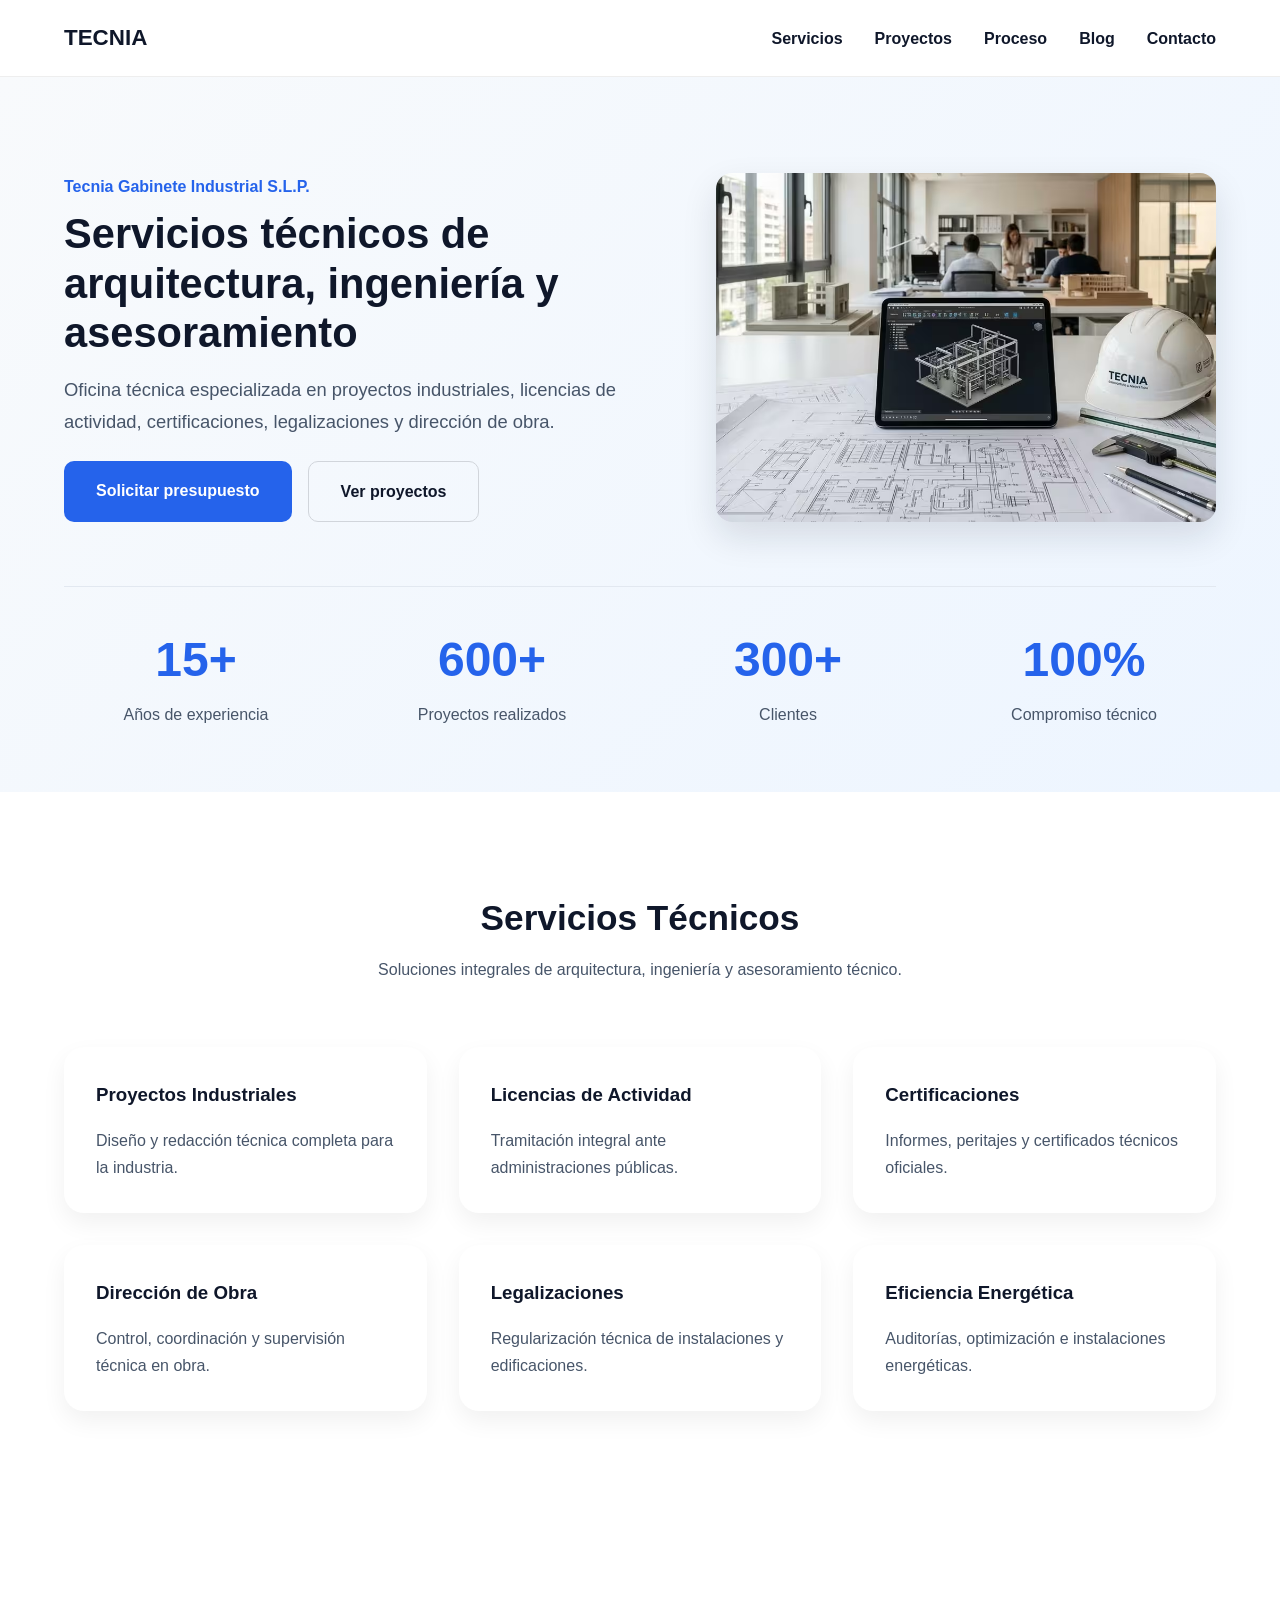
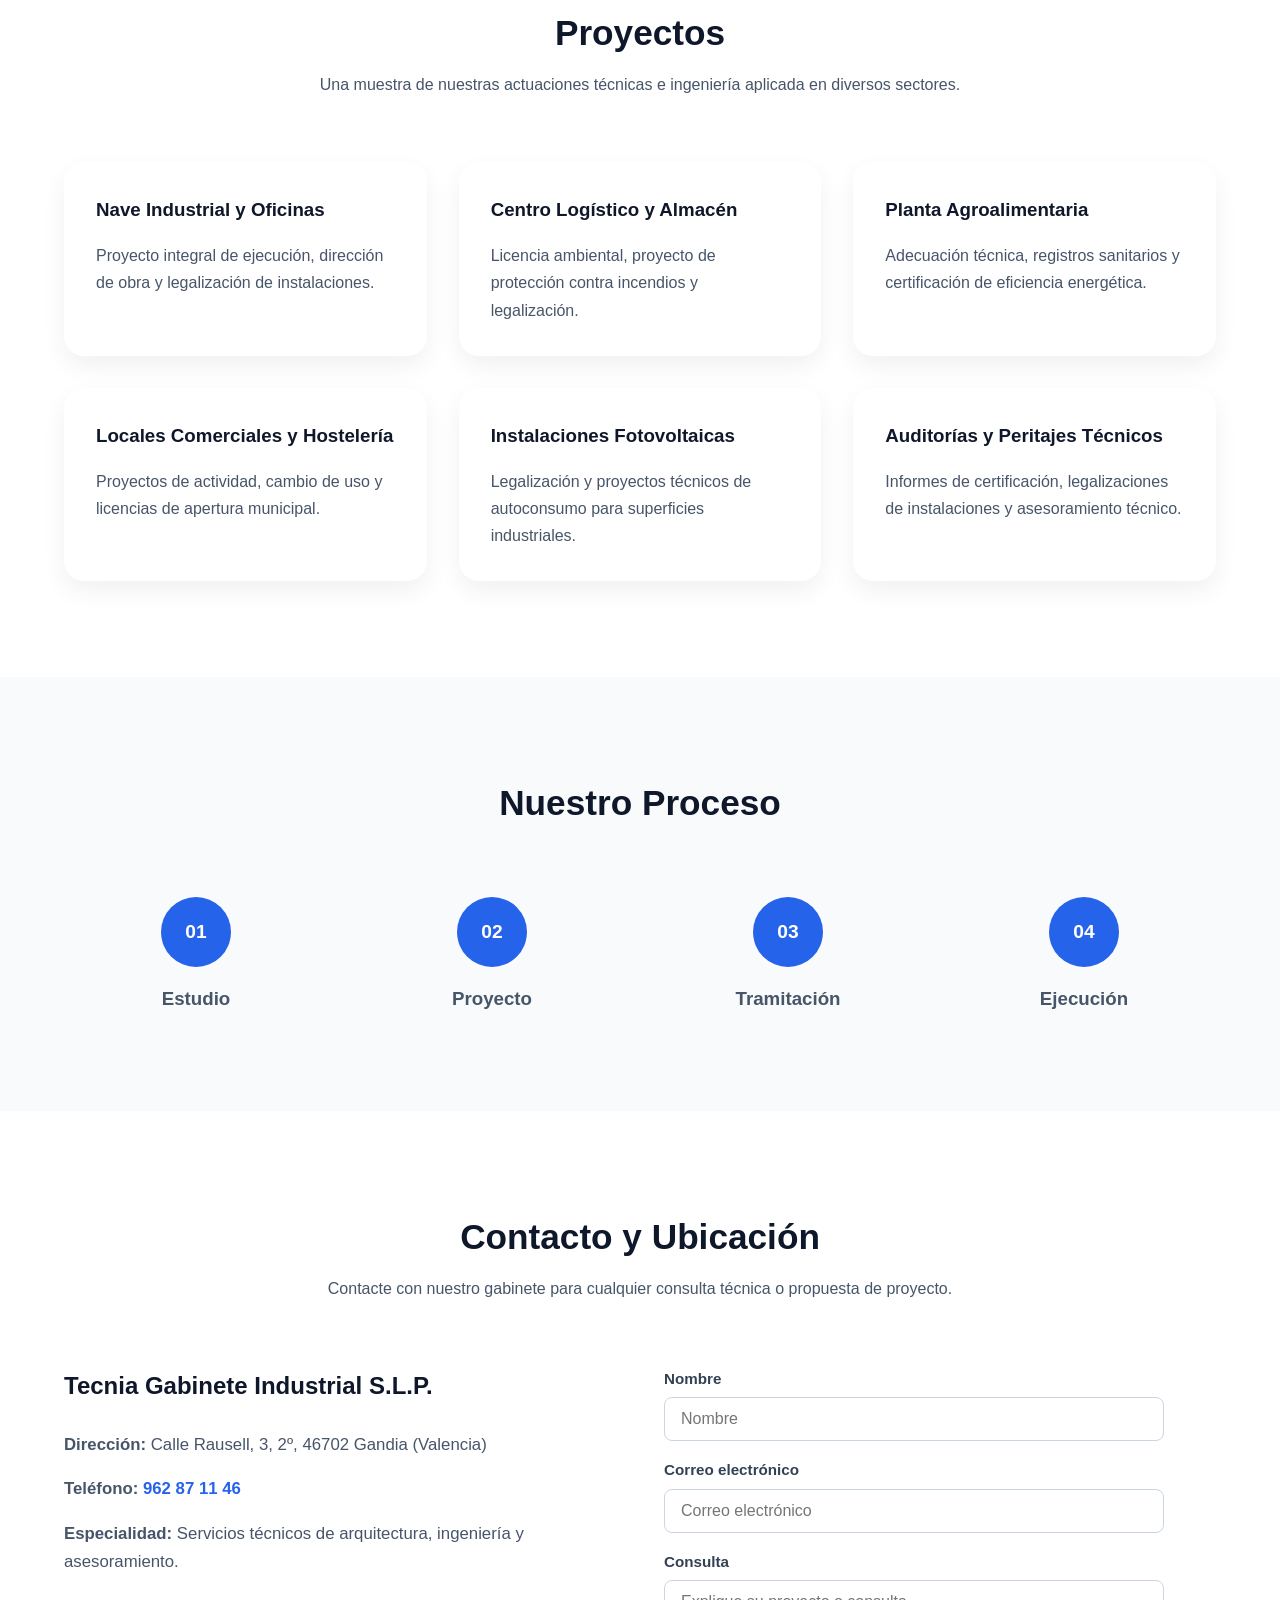
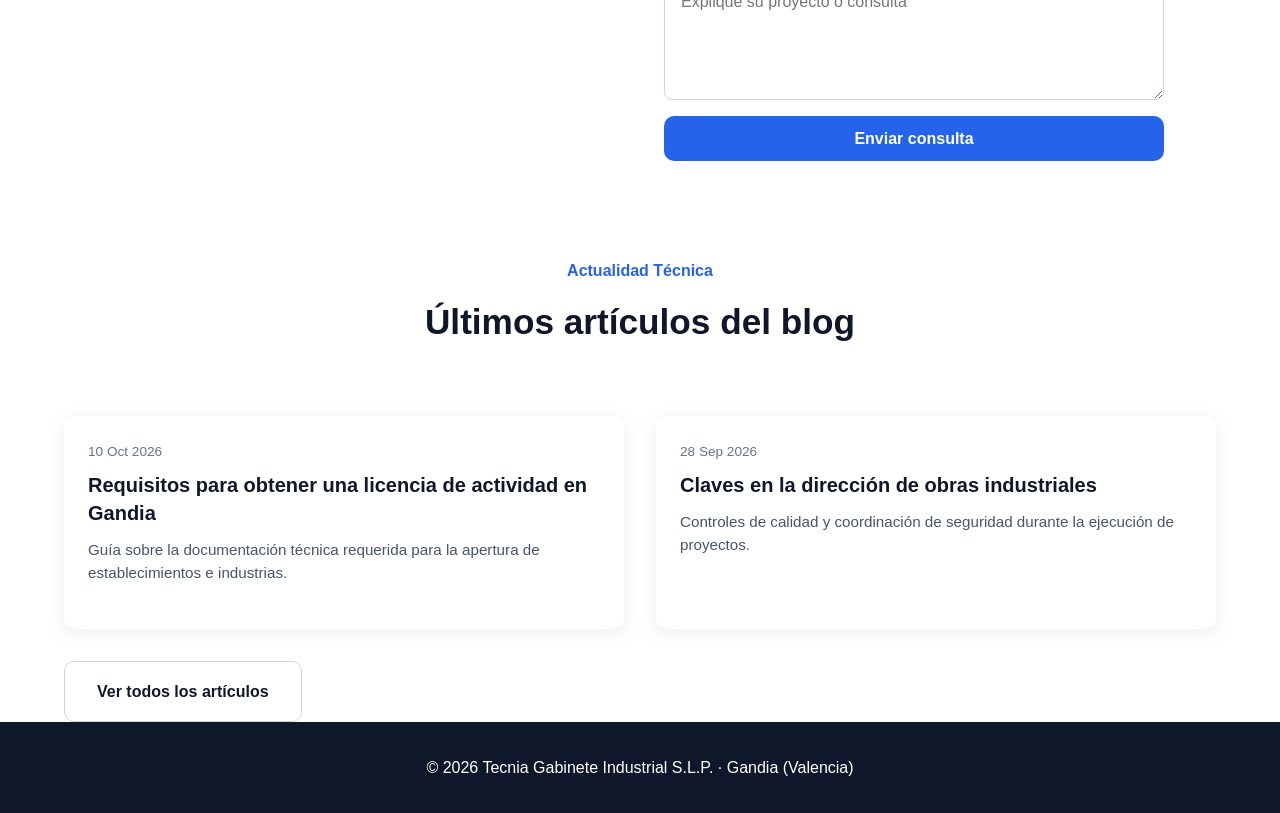
==== index.html @ c40c3912 "Initial commit: web Tecnia con blog" ====
<!DOCTYPE html>
<html lang="es">

<head>
    <meta charset="UTF-8">
    <meta name="viewport" content="width=device-width, initial-scale=1.0">

    <title>Tecnia Gabinete Industrial S.L.P. | Servicios de Arquitectura e Ingeniería</title>

    <meta name="description" content="Tecnia Gabinete Industrial S.L.P. - Servicios técnicos de arquitectura, ingeniería y asesoramiento en Gandia. Licencias, proyectos y dirección de obra.">
    <meta name="robots" content="index, follow">

    <link rel="canonical" href="https://www.tudominio.com/">

    <link rel="stylesheet" href="css/style.css">
</head>

<body>

<header class="header">
    <div class="container">
        
        <!-- Nombre comercial/Logo -->
        <a href="#" class="logo">TECNIA</a>

        <button class="menu-toggle" aria-label="Abrir menú">
            ☰
        </button>

        <nav class="nav">
            <ul>
                <li><a href="#servicios">Servicios</a></li>
                <li><a href="#proyectos">Proyectos</a></li>
                <li><a href="#proceso">Proceso</a></li>
                <li><a href="blog/index.html">Blog</a></li>
                <li><a href="#contacto">Contacto</a></li>
            </ul>
        </nav>

    </div>
</header>

<main>

<section class="hero">
    <div class="container hero-container">

        <div class="hero-content">
            <p class="hero-label">
                Tecnia Gabinete Industrial S.L.P.
            </p>

            <h1>
                Servicios técnicos de arquitectura, ingeniería y asesoramiento
            </h1>

            <p class="hero-text">
                Oficina técnica especializada en proyectos industriales, licencias de actividad, certificaciones, legalizaciones y dirección de obra.
            </p>

            <div class="hero-buttons">
                <a href="#contacto" class="btn btn-primary">
                    Solicitar presupuesto
                </a>

                <a href="#proyectos" class="btn btn-secondary">
                    Ver proyectos
                </a>
            </div>
        </div>

        <div class="hero-image">
            <picture>
                <!-- Dispositivos móviles (hasta 640px ancho) -->
                <source media="(max-width: 640px)" srcset="img/hero-mobile.avif" type="image/avif">
                
                <!-- Tablets y pantallas medianas (hasta 1024px ancho) -->
                <source media="(max-width: 1024px)" srcset="img/hero-tablet.avif" type="image/avif">
                
                <!-- Ordenadores / Desktop (por defecto) -->
                <img 
                    src="img/hero-desktop.avif" 
                    alt="Oficina técnica Tecnia Gabinete Industrial S.L.P. en Gandia" 
                    width="1200" 
                    height="675"
                    loading="eager">
            </picture>
        </div>

    </div>

    <div class="container">
        <div class="stats-grid">
            <article>
                <h2>15+</h2>
                <p>Años de experiencia</p>
            </article>

            <article>
                <h2>600+</h2>
                <p>Proyectos realizados</p>
            </article>

            <article>
                <h2>300+</h2>
                <p>Clientes</p>
            </article>

            <article>
                <h2>100%</h2>
                <p>Compromiso técnico</p>
            </article>
        </div>
    </div>
</section>

<section id="servicios" class="services">
    <div class="container">

        <header class="section-header">
            <h2>Servicios Técnicos</h2>
            <p>Soluciones integrales de arquitectura, ingeniería y asesoramiento técnico.</p>
        </header>

        <div class="grid">
            <article class="card">
                <h3>Proyectos Industriales</h3>
                <p>Diseño y redacción técnica completa para la industria.</p>
            </article>

            <article class="card">
                <h3>Licencias de Actividad</h3>
                <p>Tramitación integral ante administraciones públicas.</p>
            </article>

            <article class="card">
                <h3>Certificaciones</h3>
                <p>Informes, peritajes y certificados técnicos oficiales.</p>
            </article>

            <article class="card">
                <h3>Dirección de Obra</h3>
                <p>Control, coordinación y supervisión técnica en obra.</p>
            </article>

            <article class="card">
                <h3>Legalizaciones</h3>
                <p>Regularización técnica de instalaciones y edificaciones.</p>
            </article>

            <article class="card">
                <h3>Eficiencia Energética</h3>
                <p>Auditorías, optimización e instalaciones energéticas.</p>
            </article>
        </div>

    </div>
</section>

<section id="proyectos" class="projects">
    <div class="container">

        <header class="section-header">
            <h2>Proyectos</h2>
            <p>Una muestra de nuestras actuaciones técnicas e ingeniería aplicada en diversos sectores.</p>
        </header>

        <div class="grid">
            <article class="card">
                <h3>Nave Industrial y Oficinas</h3>
                <p>Proyecto integral de ejecución, dirección de obra y legalización de instalaciones.</p>
            </article>

            <article class="card">
                <h3>Centro Logístico y Almacén</h3>
                <p>Licencia ambiental, proyecto de protección contra incendios y legalización.</p>
            </article>

            <article class="card">
                <h3>Planta Agroalimentaria</h3>
                <p>Adecuación técnica, registros sanitarios y certificación de eficiencia energética.</p>
            </article>

            <article class="card">
                <h3>Locales Comerciales y Hostelería</h3>
                <p>Proyectos de actividad, cambio de uso y licencias de apertura municipal.</p>
            </article>

            <article class="card">
                <h3>Instalaciones Fotovoltaicas</h3>
                <p>Legalización y proyectos técnicos de autoconsumo para superficies industriales.</p>
            </article>

            <article class="card">
                <h3>Auditorías y Peritajes Técnicos</h3>
                <p>Informes de certificación, legalizaciones de instalaciones y asesoramiento técnico.</p>
            </article>
        </div>

    </div>
</section>

<section id="proceso" class="process">
    <div class="container">

        <header class="section-header">
            <h2>Nuestro Proceso</h2>
        </header>

        <div class="steps">
            <article>
                <span>01</span>
                <h3>Estudio</h3>
            </article>

            <article>
                <span>02</span>
                <h3>Proyecto</h3>
            </article>

            <article>
                <span>03</span>
                <h3>Tramitación</h3>
            </article>

            <article>
                <span>04</span>
                <h3>Ejecución</h3>
            </article>
        </div>

    </div>
</section>

<section id="contacto" class="contact">
    <div class="container">

        <header class="section-header">
            <h2>Contacto y Ubicación</h2>
            <p>Contacte con nuestro gabinete para cualquier consulta técnica o propuesta de proyecto.</p>
        </header>

        <div class="contact-layout">
            <div class="contact-info">
                <h3>Tecnia Gabinete Industrial S.L.P.</h3>
                <p><strong>Dirección:</strong> Calle Rausell, 3, 2º, 46702 Gandia (Valencia)</p>
                <p><strong>Teléfono:</strong> <a href="tel:962871146">962 87 11 46</a></p>
                <p><strong>Especialidad:</strong> Servicios técnicos de arquitectura, ingeniería y asesoramiento.</p>
            </div>

          <form id="sib-form" method="POST" action="https://36e2d2b1.sibforms.com/serve/[base64]" class="contact-form">

    <div class="form-group">
        <label for="NOMBRE">Nombre</label>
        <input type="text" id="NOMBRE" name="NOMBRE" placeholder="Nombre" maxlength="200" autocomplete="name" required>
    </div>

    <div class="form-group">
        <label for="EMAIL">Correo electrónico</label>
        <input type="email" id="EMAIL" name="EMAIL" placeholder="Correo electrónico" autocomplete="email" required>
    </div>

    <div class="form-group">
        <label for="MENSAJE">Consulta</label>
        <textarea id="MENSAJE" name="MENSAJE" placeholder="Explique su proyecto o consulta" rows="4" maxlength="500" required></textarea>
    </div>

    <!-- Campos ocultos de seguridad de Brevo -->
    <input type="text" name="email_address_check" value="" style="display:none;" aria-hidden="true">
    <input type="hidden" name="locale" value="es">
    <input type="hidden" name="html_type" value="simple">

    <button type="submit" class="btn btn-primary">
        Enviar consulta
    </button>
</form>
        </div>

    </div>
</section>

</main>
<!-- SECCIÓN BLOG EN LA PÁGINA PRINCIPAL -->
<section class="home-blog">
    <div class="container">
        <div class="section-header">
            <p class="hero-label">Actualidad Técnica</p>
            <h2>Últimos artículos del blog</h2>
        </div>
        
        <div class="blog-grid">
            <article class="blog-card">
                <div class="blog-card-content">
                    <span class="blog-date">10 Oct 2026</span>
                    <h3><a href="blog/licencias-actividad-gandia.html">Requisitos para obtener una licencia de actividad en Gandia</a></h3>
                    <p>Guía sobre la documentación técnica requerida para la apertura de establecimientos e industrias.</p>
                </div>
            </article>

            <article class="blog-card">
                <div class="blog-card-content">
                    <span class="blog-date">28 Sep 2026</span>
                    <h3><a href="blog/direccion-obra-industrial.html">Claves en la dirección de obras industriales</a></h3>
                    <p>Controles de calidad y coordinación de seguridad durante la ejecución de proyectos.</p>
                </div>
            </article>
        </div>

        <div class="text-center" style="margin-top: 2rem;">
            <a href="blog/index.html" class="btn btn-secondary">Ver todos los artículos</a>
        </div>
    </div>
</section>

<footer>
    <div class="container">
        <p>© 2026 Tecnia Gabinete Industrial S.L.P. · Gandia (Valencia)</p>
    </div>
</footer>

<script src="js/script.js" defer></script>

</body>
</html>
---- css/style.css ----
:root{
    --primary:#0f172a;
    --secondary:#1e293b;
    --accent:#2563eb;
    --light:#f8fafc;
    --text:#475569;
}

*{
    margin:0;
    padding:0;
    box-sizing:border-box;
}

html{
    scroll-behavior:smooth;
}

body{
    font-family:Inter, Arial, sans-serif;
    color:var(--text);
    line-height:1.7;
    background-color:#fff;
}

.container{
    width:min(1200px,90%);
    margin:auto;
}

/* --- HEADER & NAVEGACIÓN --- */
.header{
    position:sticky;
    top:0;
    background:#fff;
    z-index:100;
    border-bottom:1px solid #eee;
}

.header .container{
    display:flex;
    justify-content:space-between;
    align-items:center;
    padding:1.2rem 0;
}

.logo{
    text-decoration:none;
    color:var(--primary);
    font-weight:700;
    font-size:1.4rem;
}

.nav ul{
    list-style:none;
    display:flex;
    gap:2rem;
}

.nav a{
    text-decoration:none;
    color:var(--primary);
    font-weight:600;
    transition:color 0.2s;
}

.nav a:hover,
.nav a.active{
    color:var(--accent);
}

/* --- SECCIÓN HERO (HOME) --- */
.hero {
    padding: 6rem 0 4rem;
    background: linear-gradient(135deg, #f8fafc, #edf5ff);
}

.hero-container {
    display: grid;
    grid-template-columns: 1.1fr 0.9fr;
    gap: 2.5rem;
    align-items: stretch; /* Iguala la altura de la columna de texto y la de la imagen */
    margin-bottom: 4rem;
}

.hero-content {
    display: flex;
    flex-direction: column;
    justify-content: space-between;
    max-width: 100%;
    margin-bottom: 0;
}

.hero-label {
    color: var(--accent);
    font-weight: 600;
    margin-bottom: 0.5rem;
}

.hero h1 {
    font-size: 2.6rem;
    line-height: 1.2;
    color: var(--primary);
    margin-bottom: 1rem;
}

.hero-text {
    font-size: 1.15rem;
    margin-bottom: 1.5rem;
}

.hero-buttons {
    display: flex;
    gap: 1rem;
}

.hero-image {
    width: 100%;
    height: 100%;
    display: flex;
}

.hero-image picture {
    width: 100%;
    height: 100%;
    display: block;
}

.hero-image img {
    width: 100%;
    height: 100%;
    display: block;
    border-radius: 16px;
    box-shadow: 0 15px 35px rgba(15, 23, 42, 0.12);
    object-fit: cover;
}

/* BOTONES GLOBALES */
.btn{
    display:inline-block;
    padding:1rem 2rem;
    border-radius:10px;
    text-decoration:none;
    font-weight:600;
    font-size:1rem;
    cursor:pointer;
    border:none;
    text-align:center;
}

.btn-primary{
    background:var(--accent);
    color:white;
}

.btn-secondary{
    border:1px solid #d1d5db;
    color:var(--primary);
    background:transparent;
}

/* ESTADÍSTICAS */
.stats-grid{
    display:grid;
    grid-template-columns:repeat(4,1fr);
    text-align:center;
    gap:2rem;
    padding-top:2rem;
    border-top:1px solid #e2e8f0;
}

.stats-grid h2{
    color:var(--accent);
    font-size:3rem;
}

/* SECCIONES GENERALES */
.services,
.projects,
.process,
.contact{
    padding:6rem 0;
}

.section-header{
    text-align:center;
    margin-bottom:4rem;
}

.section-header h2{
    color:var(--primary);
    font-size:2.2rem;
    margin-bottom:0.5rem;
}

.grid{
    display:grid;
    grid-template-columns:repeat(auto-fit, minmax(280px, 1fr));
    gap:2rem;
}

.card{
    background:white;
    padding:2rem;
    border-radius:20px;
    box-shadow:0 10px 25px rgba(0,0,0,.06);
}

.card h3{
    margin-bottom:1rem;
    color:var(--primary);
}

.process{
    background:#f8fafc;
}

.steps{
    display:grid;
    grid-template-columns:repeat(4,1fr);
    gap:2rem;
    text-align:center;
}

.steps span{
    width:70px;
    height:70px;
    display:inline-flex;
    align-items:center;
    justify-content:center;
    background:var(--accent);
    color:white;
    border-radius:50%;
    margin-bottom:1rem;
    font-weight:bold;
    font-size:1.2rem;
}

/* SECCIÓN CONTACTO */
.contact-layout {
    display: grid;
    grid-template-columns: 1fr 1fr;
    gap: 3rem;
    align-items: start;
}

.contact-info h3 {
    color: var(--primary);
    font-size: 1.5rem;
    margin-bottom: 1.5rem;
}

.contact-info p {
    margin-bottom: 1rem;
    font-size: 1.05rem;
}

.contact-info a {
    color: var(--accent);
    text-decoration: none;
    font-weight: 600;
}

.contact form{
    display:flex;
    flex-direction:column;
    gap:1rem;
}

input,
textarea{
    padding:1rem;
    border:1px solid #ddd;
    border-radius:10px;
    font-family:inherit;
    font-size:1rem;
}

textarea{
    min-height:180px;
    resize:vertical;
}

footer{
    background:var(--primary);
    color:white;
    text-align:center;
    padding:2rem;
}

.menu-toggle{
    display:none;
}

/* --- ESTILOS DEL BLOG --- */
.page-header {
    padding: 6rem 0 4rem; /* Mismo padding que el hero principal para alinear la cabecera */
    background: linear-gradient(135deg, #f8fafc, #edf5ff);
    text-align: center;
}

.blog-grid-section {
    padding: 4rem 0;
}

.blog-grid {
    display: grid;
    grid-template-columns: repeat(auto-fit, minmax(300px, 1fr));
    gap: 2rem;
}

.blog-card {
    background: #ffffff;
    border-radius: 12px;
    overflow: hidden;
    box-shadow: 0 4px 20px rgba(15, 23, 42, 0.08);
    transition: transform 0.3s ease, box-shadow 0.3s ease;
    display: flex;
    flex-direction: column;
}

.blog-card:hover {
    transform: translateY(-5px);
    box-shadow: 0 10px 25px rgba(15, 23, 42, 0.12);
}

.blog-card-image img {
    width: 100%;
    height: 200px;
    object-fit: cover;
}

.blog-card-content {
    padding: 1.5rem;
    display: flex;
    flex-direction: column;
    flex-grow: 1;
}

.blog-date {
    font-size: 0.85rem;
    color: #64748b;
    margin-bottom: 0.5rem;
}

.blog-card h2, .blog-card h3 {
    font-size: 1.25rem;
    line-height: 1.4;
    margin-bottom: 0.75rem;
}

.blog-card h2 a, .blog-card h3 a {
    color: var(--primary);
    text-decoration: none;
}

.blog-card h2 a:hover, .blog-card h3 a:hover {
    color: var(--accent);
}

.blog-card p {
    color: #475569;
    font-size: 0.95rem;
    line-height: 1.5;
    margin-bottom: 1.25rem;
    flex-grow: 1;
}

.read-more {
    color: var(--accent);
    font-weight: 600;
    text-decoration: none;
}

.read-more:hover {
    text-decoration: underline;
}

/* --- MEDIA QUERIES (RESPONSIVE) --- */
@media (max-width: 992px) {
    .hero-container {
        grid-template-columns: 1fr;
        gap: 2.5rem;
        align-items: start;
    }

    .hero-content {
        text-align: center;
        justify-content: start;
    }

    .hero-buttons {
        justify-content: center;
    }

    .hero-image img {
        height: auto;
    }
}

@media (max-width: 768px) {
    .hero h1 {
        font-size: 2.3rem;
    }

    .stats-grid,
    .steps {
        grid-template-columns: repeat(2, 1fr);
    }

    .contact-layout {
        grid-template-columns: 1fr;
        gap: 2rem;
    }

    .header .container {
        position: relative;
    }

    .nav {
        display: none;
        position: absolute;
        top: 100%;
        left: 0;
        right: 0;
        background: #fff;
        padding: 1.5rem;
        box-shadow: 0 10px 20px rgba(0,0,0,0.1);
    }

    .nav.active {
        display: block;
    }

    .nav ul {
        flex-direction: column;
        gap: 1rem;
    }

    .menu-toggle {
        display: block;
        border: none;
        background: none;
        font-size: 2rem;
        cursor: pointer;
        color: var(--primary);
    }

    .hero-buttons {
        flex-direction: column;
    }
}

@media (max-width: 640px) {
    .hero-image img {
        border-radius: 12px;
    }
}

@media (max-width: 480px) {
    .stats-grid,
    .steps {
        grid-template-columns: 1fr;
    }
}
/* Corrección de maquetación para el formulario de contacto */
.contact-form {
  display: flex;
  flex-direction: column;
  gap: 1.25rem;
  width: 100%;
  max-width: 500px;
}

.contact-form .form-group {
  display: flex;
  flex-direction: column;
  align-items: flex-start;
  gap: 0.35rem;
  width: 100%;
}

.contact-form label {
  font-weight: 600;
  font-size: 0.95rem;
  color: #334155;
}

.contact-form input[type="text"],
.contact-form input[type="email"],
.contact-form textarea {
  width: 100%;
  padding: 0.75rem 1rem;
  border: 1px solid #cbd5e1;
  border-radius: 0.5rem;
  font-family: inherit;
  font-size: 1rem;
  box-sizing: border-box;
}

.contact-form input:focus,
.contact-form textarea:focus {
  outline: none;
  border-color: #2563eb;
  box-shadow: 0 0 0 3px rgba(37, 99, 235, 0.15);
}

.contact-form textarea {
  resize: vertical;
  min-height: 120px;
}

.contact-form .btn {
  width: 100%;
  padding: 0.85rem;
  font-weight: 600;
  cursor: pointer;
}
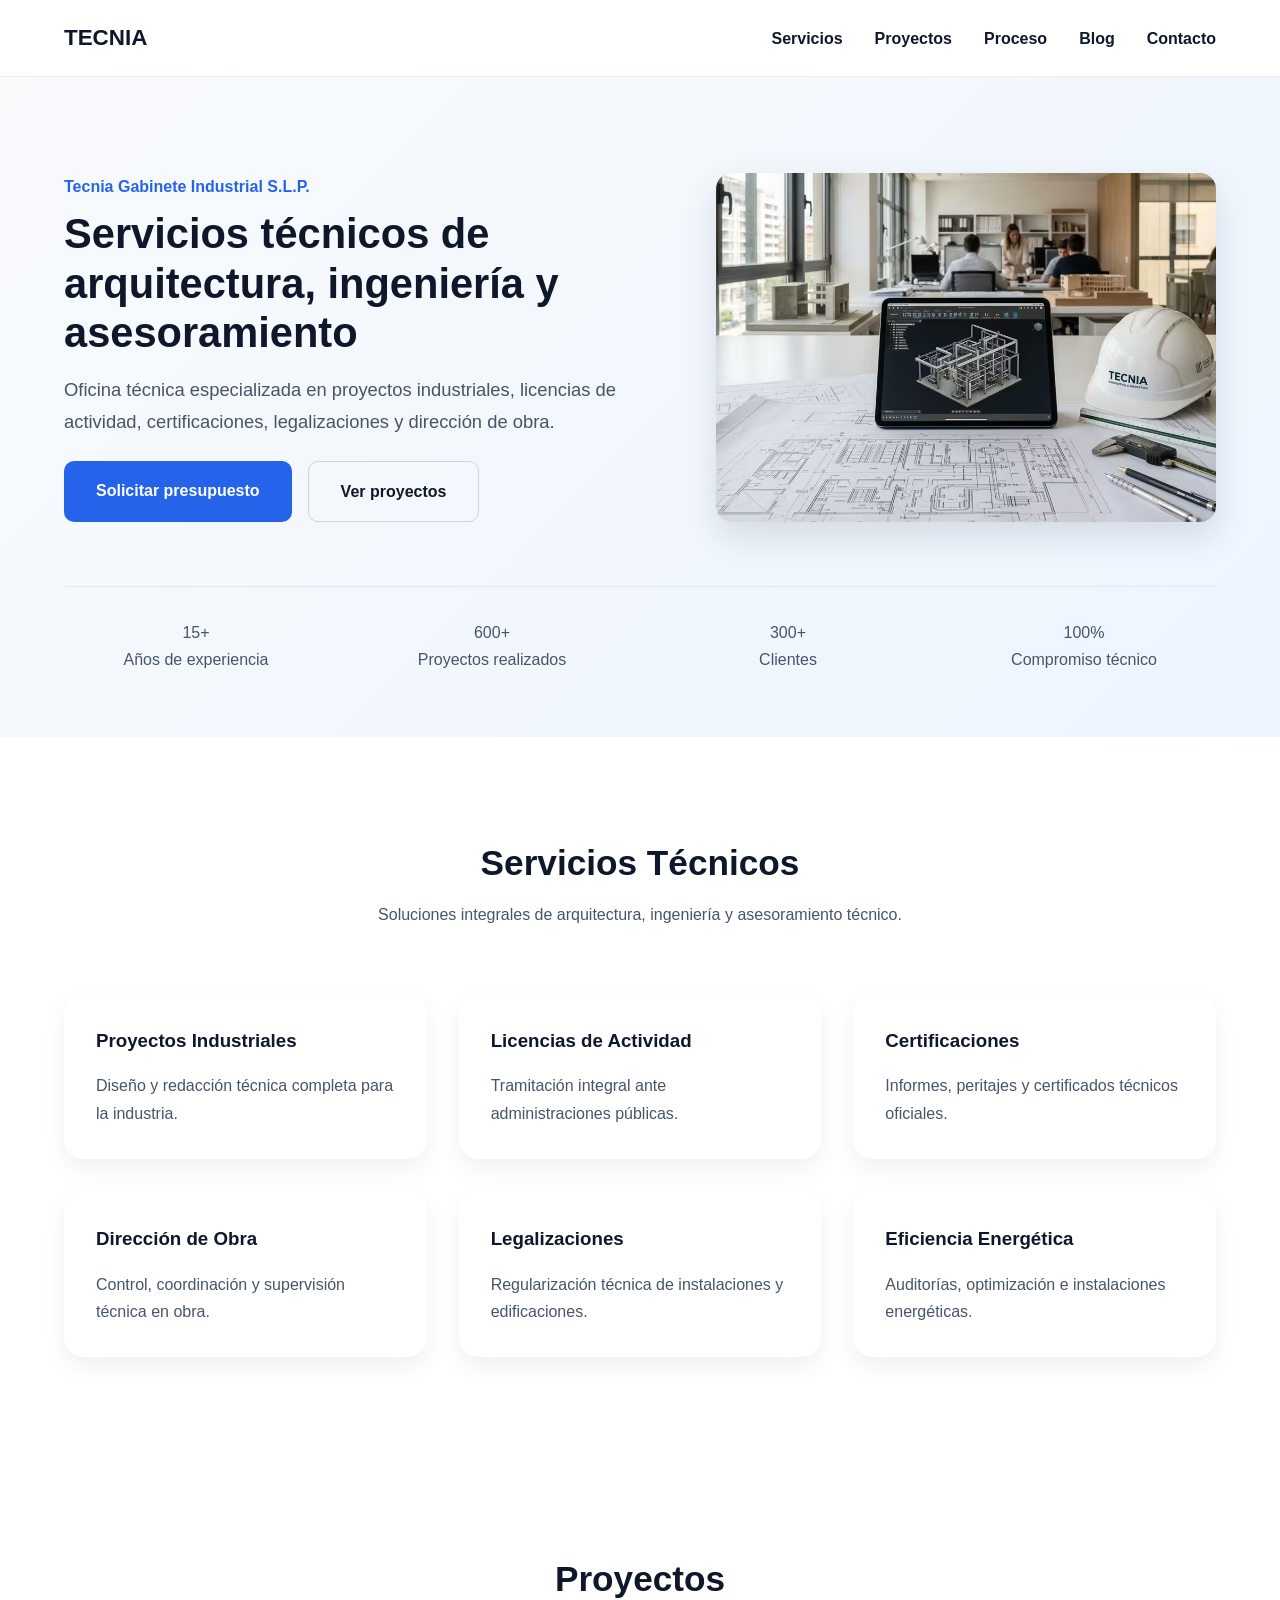
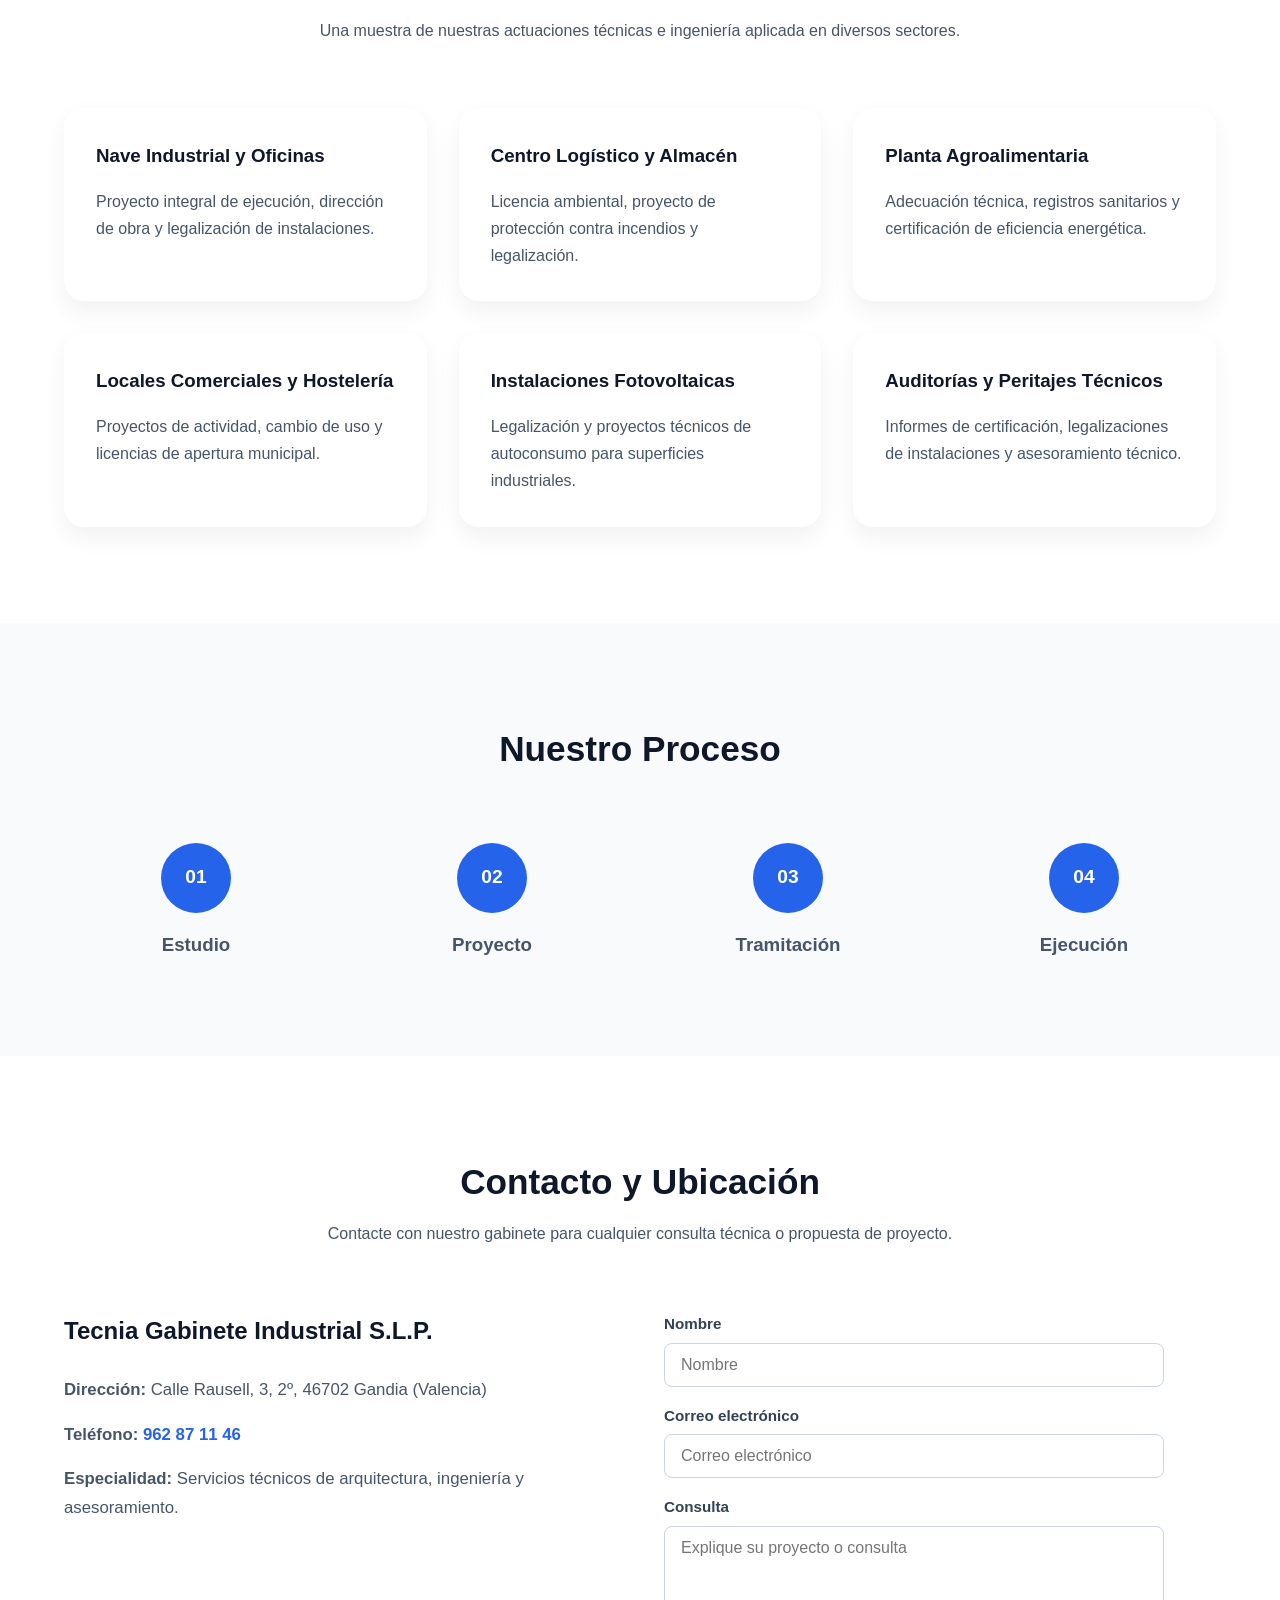
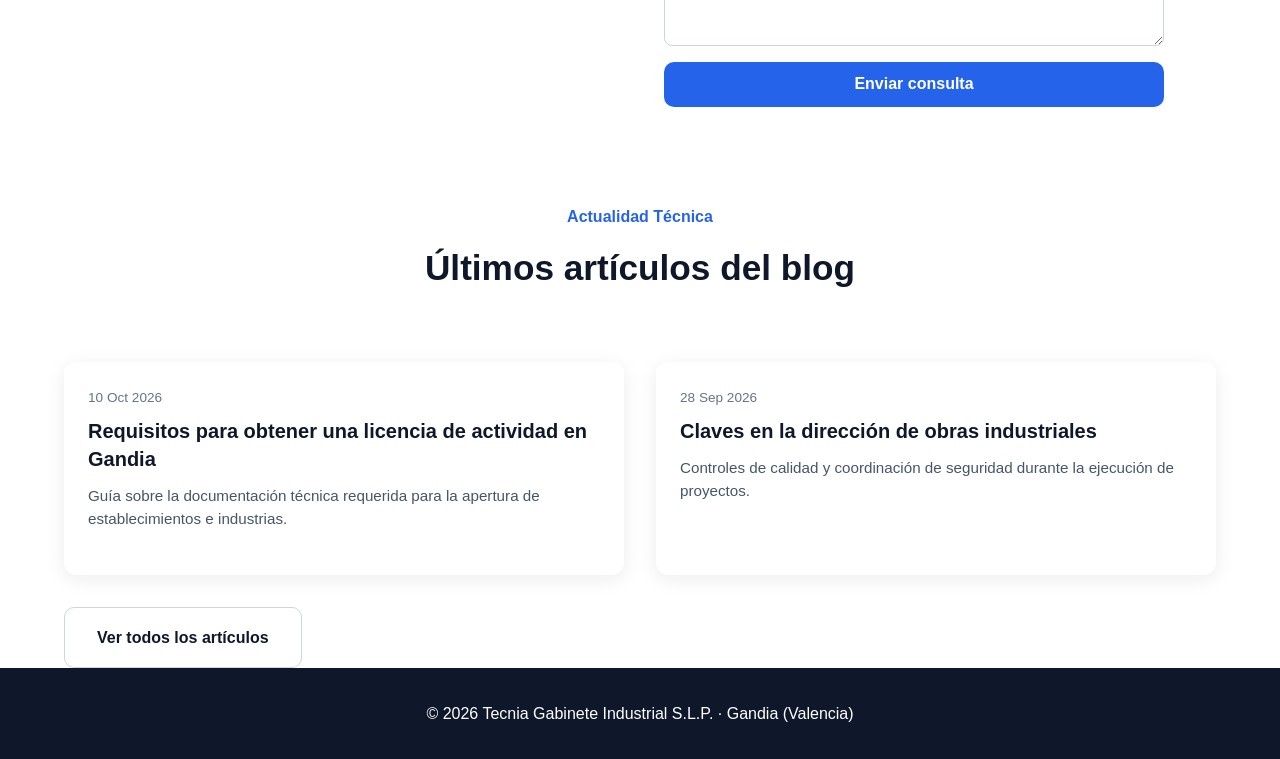
==== commit 98c5396c: "Actualizacion de la web y sitemap" ====
--- a/index.html
+++ b/index.html
@@ -7,12 +7,62 @@
 
     <title>Tecnia Gabinete Industrial S.L.P. | Servicios de Arquitectura e Ingeniería</title>
 
-    <meta name="description" content="Tecnia Gabinete Industrial S.L.P. - Servicios técnicos de arquitectura, ingeniería y asesoramiento en Gandia. Licencias, proyectos y dirección de obra.">
+        <meta name="description" content="Tecnia Gabinete Industrial S.L.P. - Servicios técnicos de arquitectura, ingeniería y asesoramiento en Gandia. Especialistas en licencias de actividad, proyectos industriales y dirección de obra.">
     <meta name="robots" content="index, follow">
 
-    <link rel="canonical" href="https://www.tudominio.com/">
+    <!-- Open Graph / Social Media -->
+    <meta property="og:type" content="website">
+    <meta property="og:title" content="Tecnia Gabinete Industrial S.L.P. | Ingeniería y Arquitectura en Gandia">
+    <meta property="og:description" content="Oficina técnica especializada en proyectos industriales y licencias de actividad en La Safor.">
+    <meta property="og:image" content="https://www.tecnia.es/img/hero-desktop.avif">
+    <meta property="og:url" content="https://www.tecnia.es/">
+
+    <link rel="canonical" href="https://www.tecnia.es/">
 
     <link rel="stylesheet" href="css/style.css">
+
+    <!-- Schema.org ProfessionalService -->
+    <script type="application/ld+json">
+    {
+      "@context": "https://schema.org",
+      "@type": "ProfessionalService",
+      "name": "Tecnia Gabinete Industrial S.L.P.",
+      "image": "https://www.tecnia.es/img/hero-desktop.avif",
+      "@id": "https://www.tecnia.es",
+      "url": "https://www.tecnia.es",
+      "telephone": "+34962871146",
+      "address": {
+        "@type": "PostalAddress",
+        "streetAddress": "Calle Rausell, 3, 2º",
+        "addressLocality": "Gandia",
+        "postalCode": "46702",
+        "addressRegion": "Valencia",
+        "addressCountry": "ES"
+      },
+      "geo": {
+        "@type": "GeoCoordinates",
+        "latitude": 38.96667,
+        "longitude": -0.18333
+      },
+      "openingHoursSpecification": {
+        "@type": "OpeningHoursSpecification",
+        "dayOfWeek": [
+          "Monday",
+          "Tuesday",
+          "Wednesday",
+          "Thursday",
+          "Friday"
+        ],
+        "opens": "09:00",
+        "closes": "18:00"
+      },
+      "sameAs": [
+        "https://www.linkedin.com/company/tecnia-gabinete-industrial"
+      ],
+      "priceRange": "$$"
+    }
+    </script>
+
 </head>
 
 <body>
@@ -89,29 +139,30 @@
 
     </div>
 
-    <div class="container">
+        <div class="container">
         <div class="stats-grid">
             <article>
-                <h2>15+</h2>
+                <div class="stat-number">15+</div>
                 <p>Años de experiencia</p>
             </article>
 
             <article>
-                <h2>600+</h2>
+                <div class="stat-number">600+</div>
                 <p>Proyectos realizados</p>
             </article>
 
             <article>
-                <h2>300+</h2>
+                <div class="stat-number">300+</div>
                 <p>Clientes</p>
             </article>
 
             <article>
-                <h2>100%</h2>
+                <div class="stat-number">100%</div>
                 <p>Compromiso técnico</p>
             </article>
         </div>
     </div>
+
 </section>
 
 <section id="servicios" class="services">
@@ -279,7 +330,6 @@
     </div>
 </section>
 
-</main>
 <!-- SECCIÓN BLOG EN LA PÁGINA PRINCIPAL -->
 <section class="home-blog">
     <div class="container">
@@ -312,6 +362,9 @@
     </div>
 </section>
 
+</main>
+
+
 <footer>
     <div class="container">
         <p>© 2026 Tecnia Gabinete Industrial S.L.P. · Gandia (Valencia)</p>
